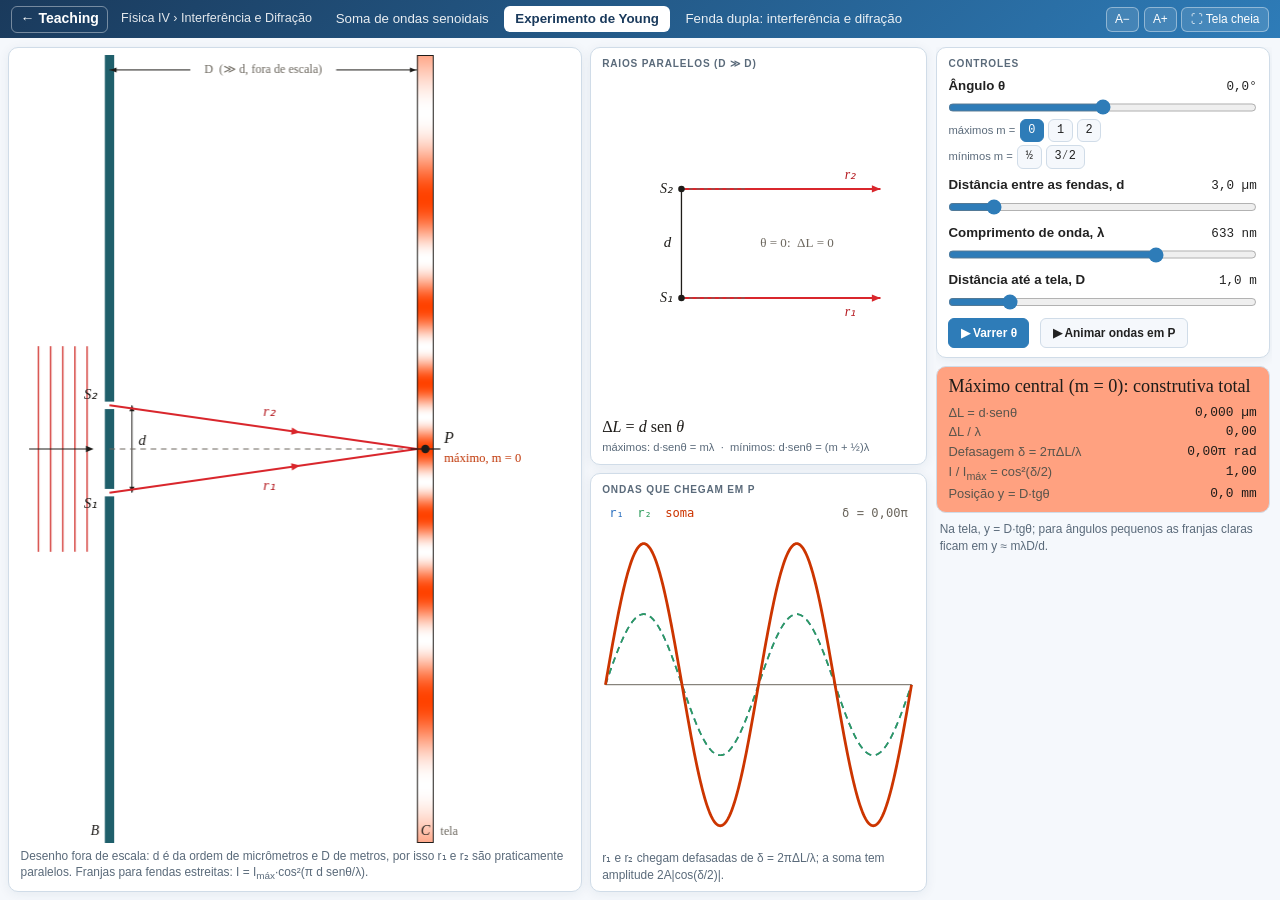
==== teaching/fisica-iv/interferencia-difracao/experimento-de-young.html @ 281db795 "Add Teaching section with Física IV interference and diffraction simulations - Home page: Teaching e" ====
<!DOCTYPE html>
<html lang="pt-BR">
<head>
  <meta charset="UTF-8" />
  <meta name="viewport" content="width=device-width, initial-scale=1.0" />
  <title>Experimento de Young · Física IV · Prof. Alexandre Bonatto</title>
  <meta name="description" content="Simulação do experimento de Young: diferença de caminho ΔL = d·senθ e posição das franjas de interferência." />
  <link rel="stylesheet" href="../../assets/sim.css" />
</head>
<body data-course="fisica-iv" data-topic="interferencia-difracao" data-sim="experimento-de-young">

  <main class="stage three">
    <h1 class="sr-only">Experimento de Young: posição das franjas</h1>

    <section class="view">
      <div class="sheet grow">
        <div class="cv tall"><canvas id="geo" aria-label="Fendas, raios até P e franjas na tela"></canvas></div>
        <p class="note">Desenho fora de escala: d é da ordem de micrômetros e D de metros, por isso r₁ e r₂ são praticamente paralelos. Franjas para fendas estreitas: I = I<sub>máx</sub>·cos²(π d senθ/λ).</p>
      </div>
    </section>

    <section class="col">
      <div class="sheet grow">
        <h2>Raios paralelos (D ≫ d)</h2>
        <div class="cv"><canvas id="zoom" aria-label="Triângulo com d, θ e ΔL"></canvas></div>
        <div class="eqs">
          <span>Δ<span class="v">L</span> = <span class="v">d</span> sen <span class="v">θ</span></span>
          <small>máximos: d·senθ = mλ &nbsp;·&nbsp; mínimos: d·senθ = (m + ½)λ</small>
        </div>
      </div>
      <div class="sheet grow">
        <h2>Ondas que chegam em P</h2>
        <div class="cv wide"><canvas id="waves" aria-label="Ondas de S1 e S2 em P e sua soma"></canvas></div>
        <p class="note">r₁ e r₂ chegam defasadas de δ = 2πΔL/λ; a soma tem amplitude 2A|cos(δ/2)|.</p>
      </div>
    </section>

    <aside class="panel">
      <div class="card">
        <h2>Controles</h2>
        <div class="ctrl">
          <label for="theta"><span>Ângulo θ</span><output id="thetaOut" for="theta">0,0°</output></label>
          <input type="range" id="theta" min="-30" max="30" step="0.1" value="0" />
          <div class="presets" id="maxBtns"><span class="lbl">máximos m =</span></div>
          <div class="presets" id="minBtns"><span class="lbl">mínimos m =</span></div>
        </div>
        <div class="ctrl">
          <label for="d"><span>Distância entre as fendas, d</span><output id="dOut" for="d">3,0 µm</output></label>
          <input type="range" id="d" min="0.5" max="20" step="0.1" value="3" />
        </div>
        <div class="ctrl">
          <label for="lambda"><span>Comprimento de onda, λ</span><output id="lambdaOut" for="lambda">633 nm</output></label>
          <input type="range" id="lambda" min="380" max="750" step="1" value="633" />
        </div>
        <div class="ctrl">
          <label for="D"><span>Distância até a tela, D</span><output id="DOut" for="D">1,0 m</output></label>
          <input type="range" id="D" min="0.1" max="5" step="0.1" value="1" />
        </div>
        <div class="ctrl row">
          <button type="button" class="btn primary" id="play">▶ Varrer θ</button>
          <button type="button" class="btn" id="playWaves">▶ Animar ondas em P</button>
        </div>
      </div>

      <div class="readout" id="readout" aria-live="polite">
        <p class="status" id="status">Máximo central (m = 0)</p>
        <dl>
          <dt>ΔL = d·senθ</dt><dd id="dLOut">0,000 µm</dd>
          <dt>ΔL / λ</dt><dd id="ratioOut">0,00</dd>
          <dt>Defasagem δ = 2πΔL/λ</dt><dd id="deltaOut">0,00π rad</dd>
          <dt>I / I<sub>máx</sub> = cos²(δ/2)</dt><dd id="intOut">1,00</dd>
          <dt>Posição y = D·tgθ</dt><dd id="yOut">0,0 mm</dd>
        </dl>
      </div>

      <p class="note">Na tela, y = D·tgθ; para ângulos pequenos as franjas claras ficam em y ≈ mλD/d.</p>
    </aside>
  </main>

  <script src="../../catalog.js"></script>
  <script src="../../assets/sim.js"></script>
  <script>
  (function () {
    const { fmt, size, watch, line, arrowHead, label, wlToRGB } = Sim;
    // unidades: d em µm, λ em nm, D em m, θ em graus
    const state = { theta: 0, d: 3, lambda: 633, D: 1, playing: false, dir: 1, wavesOn: false, t: 0 };
    const SWEEP = 6, DEG = Math.PI / 180, TMAX = 30;
    const RAY = '#d9262c', RAYT = '#b71f25', GREEN = '#1f8f5f', INK = '#1e1c19', GREY = '#6c675e';
    const $ = id => document.getElementById(id);
    const geo = $('geo'), zoom = $('zoom'), wv = $('waves');
    const lamUm = () => state.lambda / 1000;
    const dL = () => state.d * Math.sin(state.theta * DEG);      // µm
    const q = () => dL() / lamUm();                              // ΔL/λ
    const intensity = () => { const c = Math.cos(Math.PI * q()); return c * c; };

    let col = [255, 0, 0];
    const mixWhite = (v, w) => Math.round(255 + (v - 255) * w);
    const tint = w => `rgb(${mixWhite(col[0], w)},${mixWhite(col[1], w)},${mixWhite(col[2], w)})`;
    const dark = w => `rgb(${Math.round(col[0] * w)},${Math.round(col[1] * w)},${Math.round(col[2] * w)})`;

    // pé da perpendicular do ponto "near" sobre a reta que sai de "far" na direção (dx,dy)
    function footOf(near, far, dx, dy) {
      const L = Math.hypot(dx, dy), ux = dx / L, uy = dy / L, t = (near[0] - far[0]) * ux + (near[1] - far[1]) * uy;
      return [far[0] + t * ux, far[1] + t * uy];
    }
    function classify() {
      const r = q(), m = Math.round(r), mh = Math.floor(r) + 0.5;
      if (Math.abs(r - m) < 0.03) return { kind: 'max', m };
      if (Math.abs(r - mh) < 0.03) return { kind: 'min', m: Math.floor(r) };
      return { kind: 'mid' };
    }

    function drawGeo() {
      const s = size(geo); if (!s) return;
      const { w: W, h: H, k, ctx: c } = s;
      c.clearRect(0, 0, W, H); c.fillStyle = '#fff'; c.fillRect(0, 0, W, H);
      const cy = H / 2, sw = 18 * k, labelSpace = 150 * k;
      const xb = Math.max(0.12 * W, 100 * k);
      const Dpx = Math.max(60, Math.min(0.80 * H, W - xb - sw - labelSpace));
      const xs = xb + Dpx;
      const dpx = H * (0.08 + 0.24 * (state.d - 0.5) / 19.5);
      const S2 = [xb, cy - dpx / 2], S1 = [xb, cy + dpx / 2];
      const th = state.theta * DEG, yP = cy - Dpx * Math.tan(th), P = [xs, yP];

      // onda plana incidente
      for (let i = 0; i < 5; i++) { const x = xb - 76 * k + i * 13 * k; line(c, x, cy - dpx * 0.9 - 26 * k, x, cy + dpx * 0.9 + 26 * k, '#d9534f', 1.7 * k); }
      line(c, xb - 86 * k, cy, xb - 20 * k, cy, INK, 1.3 * k); arrowHead(c, xb - 17 * k, cy, 0, 9 * k, INK);

      // franjas na tela: I(y) = cos²(π d senθ(y)/λ)
      const lam = lamUm();
      for (let y = 0; y < H; y++) {
        const t = Math.atan((cy - y) / Dpx), cc = Math.cos(Math.PI * state.d * Math.sin(t) / lam);
        c.fillStyle = tint(cc * cc); c.fillRect(xs, y, sw, 1);
      }
      c.strokeStyle = INK; c.lineWidth = 1; c.strokeRect(xs + 0.5, 0.5, sw - 1, H - 1);
      label(c, 'C', xs + sw / 2, H - 12 * k, { align: 'center', italic: true, size: 15 * k });
      label(c, 'tela', xs + sw + 7 * k, H - 12 * k, { color: GREY, size: 13 * k });

      // anteparo com as duas fendas
      const bw = 10 * k, gap = 8 * k;
      c.fillStyle = '#1f5f6b';
      c.fillRect(xb - bw / 2, 0, bw, S2[1] - gap / 2);
      c.fillRect(xb - bw / 2, S2[1] + gap / 2, bw, S1[1] - S2[1] - gap);
      c.fillRect(xb - bw / 2, S1[1] + gap / 2, bw, H - S1[1] - gap / 2);
      label(c, 'B', xb - bw / 2 - 6 * k, H - 12 * k, { align: 'right', italic: true, size: 15 * k });
      label(c, 'S₂', xb - 13 * k, S2[1] - 11 * k, { align: 'right', italic: true, size: 16 * k });
      label(c, 'S₁', xb - 13 * k, S1[1] + 12 * k, { align: 'right', italic: true, size: 16 * k });
      // cota d
      const xd = xb + 24 * k;
      line(c, xd, S2[1], xd, S1[1], INK, 1); arrowHead(c, xd, S2[1], -Math.PI / 2, 7 * k, INK); arrowHead(c, xd, S1[1], Math.PI / 2, 7 * k, INK);
      label(c, 'd', xd + 7 * k, cy - 9 * k, { italic: true, size: 16 * k });
      // cota D no topo
      const yD = 16 * k;
      line(c, xb, yD, xs, yD, INK, 1); arrowHead(c, xb + 1, yD, Math.PI, 7 * k, INK); arrowHead(c, xs - 1, yD, 0, 7 * k, INK);
      c.fillStyle = '#fff'; c.fillRect((xb + xs) / 2 - 78 * k, yD - 9 * k, 156 * k, 18 * k);
      label(c, 'D  (≫ d, fora de escala)', (xb + xs) / 2, yD, { align: 'center', size: 13 * k, color: GREY });

      // eixo central tracejado e arco de θ
      line(c, xb, cy, xs, cy, GREY, 1, [6 * k, 5 * k]);
      const arcR = Math.min(80 * k, Dpx * 0.3);
      c.save(); c.strokeStyle = INK; c.lineWidth = 1.3 * k; c.beginPath();
      if (th >= 0) c.arc(xb, cy, arcR, -th, 0); else c.arc(xb, cy, arcR, 0, -th); c.stroke(); c.restore();
      if (Math.abs(th) > 1.5 * DEG) label(c, 'θ', xb + arcR + 9 * k, cy - Math.sin(th / 2) * (arcR + 4 * k), { italic: true, size: 17 * k });

      // raios r1 (de S1) e r2 (de S2) até P
      line(c, S1[0], S1[1], P[0], P[1], RAY, 2.2 * k); line(c, S2[0], S2[1], P[0], P[1], RAY, 2.2 * k);
      const a1 = Math.atan2(P[1] - S1[1], P[0] - S1[0]), a2 = Math.atan2(P[1] - S2[1], P[0] - S2[0]);
      arrowHead(c, S1[0] + (P[0] - S1[0]) * 0.62, S1[1] + (P[1] - S1[1]) * 0.62, a1, 10 * k, RAY);
      arrowHead(c, S2[0] + (P[0] - S2[0]) * 0.62, S2[1] + (P[1] - S2[1]) * 0.62, a2, 10 * k, RAY);
      label(c, 'r₁', S1[0] + (P[0] - S1[0]) * 0.5, S1[1] + (P[1] - S1[1]) * 0.5 + 16 * k, { italic: true, size: 16 * k, color: RAYT });
      label(c, 'r₂', S2[0] + (P[0] - S2[0]) * 0.5, S2[1] + (P[1] - S2[1]) * 0.5 - 16 * k, { italic: true, size: 16 * k, color: RAYT });

      // ΔL: perpendicular da fenda mais próxima de P sobre o raio da fenda mais distante
      if (Math.abs(th) > 0.3 * DEG) {
        const near = th >= 0 ? S2 : S1, far = th >= 0 ? S1 : S2;
        const b = footOf(near, far, P[0] - far[0], P[1] - far[1]);
        line(c, near[0], near[1], b[0], b[1], GREY, 1, [3 * k, 3 * k]);
        line(c, far[0], far[1], b[0], b[1], GREEN, 5 * k);
        const L = Math.hypot(P[0] - far[0], P[1] - far[1]), ux = (P[0] - far[0]) / L, uy = (P[1] - far[1]) / L;
        const sz = 8 * k, nx = th >= 0 ? -uy : uy, ny = th >= 0 ? ux : -ux;
        c.save(); c.strokeStyle = GREY; c.lineWidth = 1; c.beginPath();
        c.moveTo(b[0] - ux * sz, b[1] - uy * sz); c.lineTo(b[0] - ux * sz + nx * sz, b[1] - uy * sz + ny * sz); c.lineTo(b[0] + nx * sz, b[1] + ny * sz); c.stroke(); c.restore();
        label(c, 'b', b[0] + 9 * k, b[1] + (th >= 0 ? -10 : 12) * k, { italic: true, size: 15 * k });
        label(c, 'ΔL', (far[0] + b[0]) / 2 + 7 * k, (far[1] + b[1]) / 2 + (th >= 0 ? 22 : -22) * k, { italic: true, size: 16 * k, color: GREEN, align: 'center' });
      }

      // ponto P e tipo de franja
      c.fillStyle = INK; c.beginPath(); c.arc(P[0] + sw / 2, P[1], 4.5 * k, 0, 2 * Math.PI); c.fill();
      line(c, P[0] - 7 * k, P[1], P[0] + sw + 7 * k, P[1], INK, 1.3 * k);
      label(c, 'P', P[0] + sw + 11 * k, P[1] - 11 * k, { italic: true, size: 17 * k });
      const kd = classify();
      const txt = kd.kind === 'max' ? `máximo, m = ${kd.m}` : kd.kind === 'min' ? `mínimo, ΔL = ${fmt(kd.m + 0.5, 1)}λ` : `I/Imáx = ${fmt(intensity(), 2)}`;
      label(c, txt, P[0] + sw + 11 * k, P[1] + 10 * k, { size: 13.5 * k, color: kd.kind === 'max' ? dark(0.75) : kd.kind === 'min' ? INK : GREY });
      // cota y, na margem direita
      if (Math.abs(yP - cy) > 14 * k) {
        const xy = Math.min(W - 16 * k, xs + sw + labelSpace - 18 * k);
        line(c, xy, cy, xy, yP, GREY, 1); arrowHead(c, xy, yP, yP < cy ? -Math.PI / 2 : Math.PI / 2, 7 * k, GREY);
        line(c, xs + sw, cy, xy + 5 * k, cy, GREY, 1, [2 * k, 3 * k]);
        label(c, 'y', xy - 12 * k, (cy + yP) / 2 + (yP < cy ? 14 : -14) * k, { italic: true, size: 16 * k, color: GREY });
      }
    }

    function drawZoom() {
      const s = size(zoom); if (!s) return;
      const { w: W, h: H, k, ctx: c } = s;
      c.clearRect(0, 0, W, H); c.fillStyle = '#fff'; c.fillRect(0, 0, W, H);
      const th = state.theta * DEG, dpx = Math.min(H * 0.5, W * 0.34), x0 = W * 0.26, cy = H / 2;
      const S2 = [x0, cy - dpx / 2], S1 = [x0, cy + dpx / 2];
      const ux = Math.cos(th), uy = -Math.sin(th), L = W * 0.62;
      line(c, S1[0], S1[1], S1[0] + ux * L, S1[1] + uy * L, RAY, 2.2 * k); line(c, S2[0], S2[1], S2[0] + ux * L, S2[1] + uy * L, RAY, 2.2 * k);
      arrowHead(c, S1[0] + ux * L, S1[1] + uy * L, -th, 10 * k, RAY); arrowHead(c, S2[0] + ux * L, S2[1] + uy * L, -th, 10 * k, RAY);
      label(c, 'r₁', S1[0] + ux * L * 0.82, S1[1] + uy * L * 0.82 + 15 * k, { italic: true, size: 15 * k, color: RAYT });
      label(c, 'r₂', S2[0] + ux * L * 0.82, S2[1] + uy * L * 0.82 - 15 * k, { italic: true, size: 15 * k, color: RAYT });
      line(c, S1[0], S1[1], S1[0] + 70 * k, S1[1], GREY, 1, [4 * k, 4 * k]); line(c, S2[0], S2[1], S2[0] + 70 * k, S2[1], GREY, 1, [4 * k, 4 * k]);
      line(c, S1[0], S1[1], S2[0], S2[1], INK, 1.4 * k);
      c.fillStyle = INK; [S1, S2].forEach(p => { c.beginPath(); c.arc(p[0], p[1], 3.5 * k, 0, 2 * Math.PI); c.fill(); });
      label(c, 'S₂', S2[0] - 9 * k, S2[1], { align: 'right', italic: true, size: 15 * k });
      label(c, 'S₁', S1[0] - 9 * k, S1[1], { align: 'right', italic: true, size: 15 * k });
      label(c, 'd', S1[0] - 11 * k, cy, { align: 'right', italic: true, size: 16 * k });
      c.save(); c.strokeStyle = INK; c.lineWidth = 1;
      [S1, S2].forEach(p => { c.beginPath(); if (th >= 0) c.arc(p[0], p[1], 26 * k, -th, 0); else c.arc(p[0], p[1], 26 * k, 0, -th); c.stroke(); });
      c.restore();
      if (Math.abs(th) > 2 * DEG) label(c, 'θ', S1[0] + 34 * k, S1[1] - Math.sin(th / 2) * 30 * k, { italic: true, size: 15 * k });
      if (Math.abs(th) > 0.3 * DEG) {
        const near = th >= 0 ? S2 : S1, far = th >= 0 ? S1 : S2, b = footOf(near, far, ux, uy);
        line(c, near[0], near[1], b[0], b[1], GREY, 1, [3 * k, 3 * k]);
        line(c, far[0], far[1], b[0], b[1], GREEN, 4.5 * k);
        const sz = 7 * k, nx = th >= 0 ? -uy : uy, ny = th >= 0 ? ux : -ux;
        c.save(); c.strokeStyle = GREY; c.lineWidth = 1; c.beginPath();
        c.moveTo(b[0] - ux * sz, b[1] - uy * sz); c.lineTo(b[0] - ux * sz + nx * sz, b[1] - uy * sz + ny * sz); c.lineTo(b[0] + nx * sz, b[1] + ny * sz); c.stroke(); c.restore();
        label(c, 'ΔL = d senθ', (far[0] + b[0]) / 2 + 5 * k, (far[1] + b[1]) / 2 + (th >= 0 ? 19 : -19) * k, { italic: true, size: 15 * k, color: GREEN });
      } else label(c, 'θ = 0:  ΔL = 0', W * 0.62, cy, { size: 14 * k, color: GREY, align: 'center' });
    }

    function drawWaves() {
      const s = size(wv); if (!s) return;
      const { w: W, h: H, k, ctx: c } = s;
      c.clearRect(0, 0, W, H); c.fillStyle = '#fff'; c.fillRect(0, 0, W, H);
      const ml = 8 * k, top = 24 * k, cy = top + (H - top) / 2, amp = (H - top) * 0.22, X = 4 * Math.PI, delta = 2 * Math.PI * q(), t = state.t;
      const xs = x => ml + x / X * (W - 2 * ml), ys = y => cy - y * amp;
      line(c, ml, cy, W - ml, cy, GREY, 1);
      const curve = (fn, color, wd, dash) => { c.save(); c.strokeStyle = color; c.lineWidth = wd; c.setLineDash(dash || []); c.lineJoin = 'round'; c.beginPath();
        for (let i = 0; i <= 400; i++) { const x = i / 400 * X, px = xs(x), py = ys(fn(x)); i ? c.lineTo(px, py) : c.moveTo(px, py); } c.stroke(); c.restore(); };
      curve(x => Math.sin(x - t), '#2a6fbf', 1.8 * k, [7 * k, 5 * k]);
      curve(x => Math.sin(x - t + delta), '#2f9c5c', 1.8 * k, [7 * k, 5 * k]);
      curve(x => Math.sin(x - t) + Math.sin(x - t + delta), dark(0.8), 3 * k);
      const fs = 13 * k;
      label(c, 'r₁', ml + 4 * k, 6 * k, { size: fs, color: '#2a6fbf', mono: true, base: 'top' });
      label(c, 'r₂', ml + 34 * k, 6 * k, { size: fs, color: '#2f9c5c', mono: true, base: 'top' });
      label(c, 'soma', ml + 64 * k, 6 * k, { size: fs, color: dark(0.8), mono: true, base: 'top' });
      label(c, 'δ = ' + fmt(delta / Math.PI, 2) + 'π', W - ml - 4 * k, 6 * k, { size: fs, color: GREY, mono: true, base: 'top', align: 'right' });
    }

    function updateText() {
      const r = q(), kd = classify(), I = intensity();
      $('status').textContent = kd.kind === 'max'
        ? (kd.m === 0 ? 'Máximo central (m = 0): construtiva total' : `Máximo de ordem m = ${kd.m}: construtiva total`)
        : kd.kind === 'min' ? `Mínimo (ΔL = ${fmt(kd.m + 0.5, 1)}λ): destrutiva total` : 'Interferência parcial';
      $('dLOut').textContent = fmt(dL(), 3) + ' µm';
      $('ratioOut').textContent = fmt(r, 2);
      $('deltaOut').textContent = fmt(2 * r, 2) + 'π rad';
      $('intOut').textContent = fmt(I, 2);
      $('yOut').textContent = fmt(state.D * Math.tan(state.theta * DEG) * 1000, 1) + ' mm';
      $('readout').style.background = tint(0.5 * I);
      $('thetaOut').textContent = fmt(state.theta, 1) + '°';
      $('dOut').textContent = fmt(state.d, 1) + ' µm';
      $('lambdaOut').textContent = state.lambda + ' nm';
      $('DOut').textContent = fmt(state.D, 1) + ' m';
      // botões dos máximos e mínimos alcançáveis dentro de ±30°
      const lam = lamUm(), smax = Math.sin(TMAX * DEG);
      const build = (box, half) => {
        box.querySelectorAll('button').forEach(b => b.remove());
        for (let m = 0; m < 8; m++) {
          const sn = (m + (half ? 0.5 : 0)) * lam / state.d; if (sn > smax) break;
          const b = document.createElement('button'); b.type = 'button';
          b.textContent = half ? (m === 0 ? '½' : `${2 * m + 1}⁄2`) : String(m);
          const thm = Math.asin(sn) / DEG; b.dataset.theta = thm.toFixed(1);
          b.setAttribute('aria-pressed', String(Math.abs(Math.abs(state.theta) - thm) < 0.06));
          box.appendChild(b);
        }
      };
      build($('maxBtns'), false); build($('minBtns'), true);
    }
    const render = () => { drawGeo(); drawZoom(); drawWaves(); };
    const update = () => { updateText(); render(); };

    const setLambda = v => { state.lambda = v; col = wlToRGB(v); };
    $('theta').addEventListener('input', e => { state.theta = +e.target.value; update(); });
    $('d').addEventListener('input', e => { state.d = +e.target.value; update(); });
    $('lambda').addEventListener('input', e => { setLambda(+e.target.value); update(); });
    $('D').addEventListener('input', e => { state.D = +e.target.value; update(); });
    const snap = e => { const b = e.target.closest('button[data-theta]'); if (!b) return;
      state.theta = (state.theta < 0 ? -1 : 1) * (+b.dataset.theta); $('theta').value = state.theta; update(); };
    $('maxBtns').addEventListener('click', snap); $('minBtns').addEventListener('click', snap);

    let last = null, running = false;
    function loop(ts) {
      if (!state.playing && !state.wavesOn) { running = false; return; }
      const dt = last != null ? Math.min(0.05, (ts - last) / 1000) : 0; last = ts;
      if (state.wavesOn) state.t += 2.5 * dt;
      if (state.playing) {
        let v = state.theta + state.dir * SWEEP * dt;
        if (v >= TMAX) { v = TMAX; state.dir = -1; } else if (v <= -TMAX) { v = -TMAX; state.dir = 1; }
        state.theta = Math.round(v * 10) / 10; $('theta').value = state.theta; update();
      } else drawWaves();
      requestAnimationFrame(loop);
    }
    const start = () => { if (!running) { running = true; last = null; requestAnimationFrame(loop); } };
    $('play').addEventListener('click', () => { state.playing = !state.playing; $('play').textContent = state.playing ? '❚❚ Pausar θ' : '▶ Varrer θ'; if (state.playing) start(); });
    $('playWaves').addEventListener('click', () => { state.wavesOn = !state.wavesOn; $('playWaves').textContent = state.wavesOn ? '❚❚ Parar ondas' : '▶ Animar ondas em P'; if (state.wavesOn) start(); });

    setLambda(state.lambda); watch(render); update();
  })();
  </script>
</body>
</html>
---- teaching/assets/sim.css ----
/* Moldura de tela cheia das simulações de ensino.
   Paleta e fontes herdadas de /styles.css; tudo em rem para o texto crescer com a tela (TV 1080p em sala). */
*, *::before, *::after { box-sizing: border-box; }

:root {
  --primary: #1a3a5c; --accent: #2e7cb8; --light-bg: #f5f8fc; --card-bg: #ffffff;
  --text: #222222; --muted: #5a6a7a; --border: #d0dce8;
  --hot: #c6302a; --green: #1f8f5f; --w1: #2a6fbf; --w2: #2f9c5c;
  --ui: 'Segoe UI', Tahoma, Geneva, Verdana, sans-serif;
  --math: "STIX Two Text", "Cambria Math", "Times New Roman", Times, serif;
  --mono: ui-monospace, "SF Mono", Menlo, Consolas, "Liberation Mono", monospace;
  --fs: clamp(14px, 0.55vw + 0.5vh + 2px, 21px);   /* ~18px em 1920x1080 */
  --panel-w: clamp(300px, 24rem, 32vw);
  color-scheme: light;
}

html { font-size: calc(var(--fs) * var(--zoom, 1)); height: 100%; }
body {
  margin: 0; height: 100%; display: flex; flex-direction: column; overflow: hidden;
  background: var(--light-bg); color: var(--text); font-family: var(--ui); line-height: 1.4;
}
.sr-only { position: absolute; width: 1px; height: 1px; overflow: hidden; clip: rect(0 0 0 0); white-space: nowrap; }

/* ── Barra superior ── */
.topbar {
  flex: none; display: flex; align-items: center; gap: .9rem; padding: .4rem .8rem; min-width: 0;
  background: linear-gradient(135deg, var(--primary) 0%, var(--accent) 100%); color: #fff;
}
.topbar a { color: #fff; text-decoration: none; }
.topbar .back { font-weight: 600; white-space: nowrap; padding: .2rem .6rem; border-radius: 6px; border: 1px solid rgba(255,255,255,.4); }
.topbar .back:hover { background: rgba(255,255,255,.16); }
.topbar .crumb { opacity: .88; font-size: .9rem; white-space: nowrap; }
.tabs { display: flex; gap: .3rem; flex: 1; min-width: 0; overflow-x: auto; }
.tabs a { padding: .28rem .8rem; border-radius: 6px; white-space: nowrap; font-size: .95rem; opacity: .9; }
.tabs a:hover { background: rgba(255,255,255,.16); opacity: 1; }
.tabs a[aria-current="page"] { background: #fff; color: var(--primary); font-weight: 600; opacity: 1; }
.tools { display: flex; gap: .3rem; flex: none; }
.tools button {
  font: inherit; font-size: .85rem; color: #fff; cursor: pointer; white-space: nowrap;
  background: rgba(255,255,255,.12); border: 1px solid rgba(255,255,255,.4); border-radius: 6px; padding: .22rem .6rem;
}
.tools button:hover { background: rgba(255,255,255,.26); }
.topbar a:focus-visible, .tools button:focus-visible { outline: 2px solid #fff; outline-offset: 2px; }

/* ── Palco: desenho(s) à esquerda, painel de controles à direita ── */
.stage { flex: 1; min-height: 0; display: grid; grid-template-columns: minmax(0, 1fr) var(--panel-w); gap: .6rem; padding: .6rem; }
.stage.three { grid-template-columns: minmax(0, 1.7fr) minmax(0, 1fr) var(--panel-w); }
.view, .col { min-width: 0; min-height: 0; display: flex; flex-direction: column; gap: .6rem; }
.sheet {
  background: #fff; color: #1e1c19; border: 1px solid var(--border); border-radius: 10px; padding: .5rem;
  min-width: 0; min-height: 0; display: flex; flex-direction: column; gap: .35rem;
  box-shadow: 0 2px 12px rgba(26, 58, 92, 0.07);
}
.sheet.grow { flex: 1; }
.cv { position: relative; flex: 1; min-width: 0; min-height: 0; }
.cv canvas { position: absolute; inset: 0; width: 100%; height: 100%; display: block; }
.cv.square { flex: none; width: 11rem; aspect-ratio: 1; }
.panel { min-width: 0; min-height: 0; overflow-y: auto; display: flex; flex-direction: column; gap: .6rem; padding-right: 2px; }
.card {
  background: var(--card-bg); border: 1px solid var(--border); border-radius: 10px; padding: .65rem .85rem;
  box-shadow: 0 2px 12px rgba(26, 58, 92, 0.07);
}
.card h2, .sheet h2 { font-size: .72rem; font-weight: 600; letter-spacing: .08em; text-transform: uppercase; color: var(--muted); margin: 0 0 .4rem; }
.sheet h2 { margin: .15rem .3rem 0; }

/* ── Controles ── */
.ctrl { display: grid; gap: .18rem; margin-bottom: .55rem; }
.ctrl:last-child { margin-bottom: 0; }
.ctrl label { display: flex; justify-content: space-between; align-items: baseline; gap: .6rem; font-weight: 600; font-size: .95rem; }
.ctrl output { font-family: var(--mono); font-size: .9rem; font-weight: 400; font-variant-numeric: tabular-nums; white-space: nowrap; }
input[type=range] { width: 100%; accent-color: var(--accent); margin: 0; height: 1.25rem; }
input[type=number] { font: inherit; font-family: var(--mono); font-size: .9rem; width: 6.5em; padding: .12rem .35rem; border: 1px solid var(--border); border-radius: 6px; background: #fff; color: var(--text); }
.presets { display: flex; flex-wrap: wrap; gap: .3rem; align-items: center; }
.presets .lbl { font-size: .8rem; color: var(--muted); }
.presets button, .btn {
  font: inherit; font-family: var(--mono); font-size: .85rem; padding: .18rem .55rem; border-radius: 6px; cursor: pointer;
  border: 1px solid var(--border); background: var(--light-bg); color: var(--text);
}
.presets button[aria-pressed="true"] { background: var(--accent); border-color: var(--accent); color: #fff; }
.btn { font-family: var(--ui); font-weight: 600; padding: .38rem .8rem; }
.btn.primary { background: var(--accent); border-color: var(--accent); color: #fff; }
.row { display: flex; flex-wrap: wrap; gap: .4rem .8rem; align-items: center; }
.check, .ctrl label.check { display: flex; align-items: center; justify-content: flex-start; gap: .45rem; font-weight: 600; font-size: .95rem; }
.check input { accent-color: var(--accent); width: 1rem; height: 1rem; margin: 0; flex: none; }
.warn { font-size: .8rem; color: var(--hot); }
.note { margin: 0; font-size: .85rem; color: var(--muted); padding: 0 .3rem; }
button:focus-visible, input:focus-visible { outline: 2px solid var(--accent); outline-offset: 2px; }

/* ── Legenda e leituras ── */
.legend { display: flex; flex-wrap: wrap; gap: .3rem 1.2rem; font-size: .92rem; color: var(--muted); padding: .1rem .3rem; }
.legend span { display: inline-flex; align-items: center; gap: .4rem; }
.legend i { display: inline-block; width: 1.6rem; height: 0; border-top: 3px solid currentColor; }
.legend .dash i { border-top-style: dashed; border-top-width: 2px; }
.legend .l1 { color: var(--w1); } .legend .l2 { color: var(--w2); } .legend .ls { color: var(--hot); }

.readout { border: 1px solid var(--border); border-radius: 10px; padding: .65rem .85rem; background: #fff; color: #1e1c19; transition: background .2s; }
.readout .status { font-family: var(--math); font-size: 1.3rem; line-height: 1.2; margin: 0 0 .4rem; }
.readout dl { display: grid; grid-template-columns: auto 1fr; gap: .12rem .8rem; margin: 0; font-size: .92rem; }
.readout dt { color: #5a554c; }
.readout dd { margin: 0; font-family: var(--mono); font-variant-numeric: tabular-nums; text-align: right; white-space: nowrap; }
.swatch { display: flex; align-items: center; gap: .5rem; font-size: .78rem; color: #5a554c; margin-top: .5rem; }
.swatch .bar { flex: 1; height: .5rem; border-radius: 4px; background: linear-gradient(90deg, #fff, #ffb0a8); border: 1px solid #e6ddd6; }

/* ── Fórmulas em HTML ── */
.eq { display: inline-flex; align-items: center; gap: .55rem; font-family: var(--math); font-size: 1.45rem; white-space: nowrap; }
.eq .v { font-style: italic; }
.eq sup { font-size: .6em; vertical-align: .6em; line-height: 0; }
.eq sub { font-size: .6em; vertical-align: -.3em; line-height: 0; }
.eq .paren { font-size: 1.9em; font-weight: 300; line-height: 1; transform: translateY(-.04em); }
.frac { display: inline-flex; flex-direction: column; align-items: center; line-height: 1.15; font-size: .92em; }
.frac .num { border-bottom: 1.2px solid currentColor; padding: 0 .3em .05em; }
.frac .den { padding-top: .05em; }
.factor { display: inline-flex; flex-direction: column; align-items: center; gap: .1rem; }
.factor .f { display: inline-flex; align-items: center; gap: .1rem; }
.factor .cap { font-family: var(--ui); font-size: .62rem; letter-spacing: .08em; text-transform: uppercase; font-weight: 600; }
.factor.inter .cap { color: var(--w1); }
.factor.diff .cap { color: #5a554c; }
.eqs { font-family: var(--math); font-size: 1.15rem; display: grid; gap: .1rem; padding: 0 .3rem .1rem; }
.eqs .v { font-style: italic; }
.eqs small { font-family: var(--ui); font-size: .8rem; color: var(--muted); }

/* ── Telas estreitas (celular): empilha e deixa a página rolar ── */
@media (max-width: 900px), (max-height: 460px) {
  html, body { height: auto; }
  body { overflow: auto; }
  .topbar { flex-wrap: wrap; }
  .tabs { flex-basis: 100%; order: 3; }
  .stage, .stage.three { display: flex; flex-direction: column; }
  .cv { flex: none; aspect-ratio: 16 / 10; }
  .cv.tall { aspect-ratio: 4 / 3.4; }
  .cv.wide { aspect-ratio: 3 / 1; }
  .cv.square { aspect-ratio: 1; }
  .panel { overflow: visible; }
  .eq { font-size: 1.15rem; }
}
@media (prefers-reduced-motion: reduce) { .readout { transition: none; } }
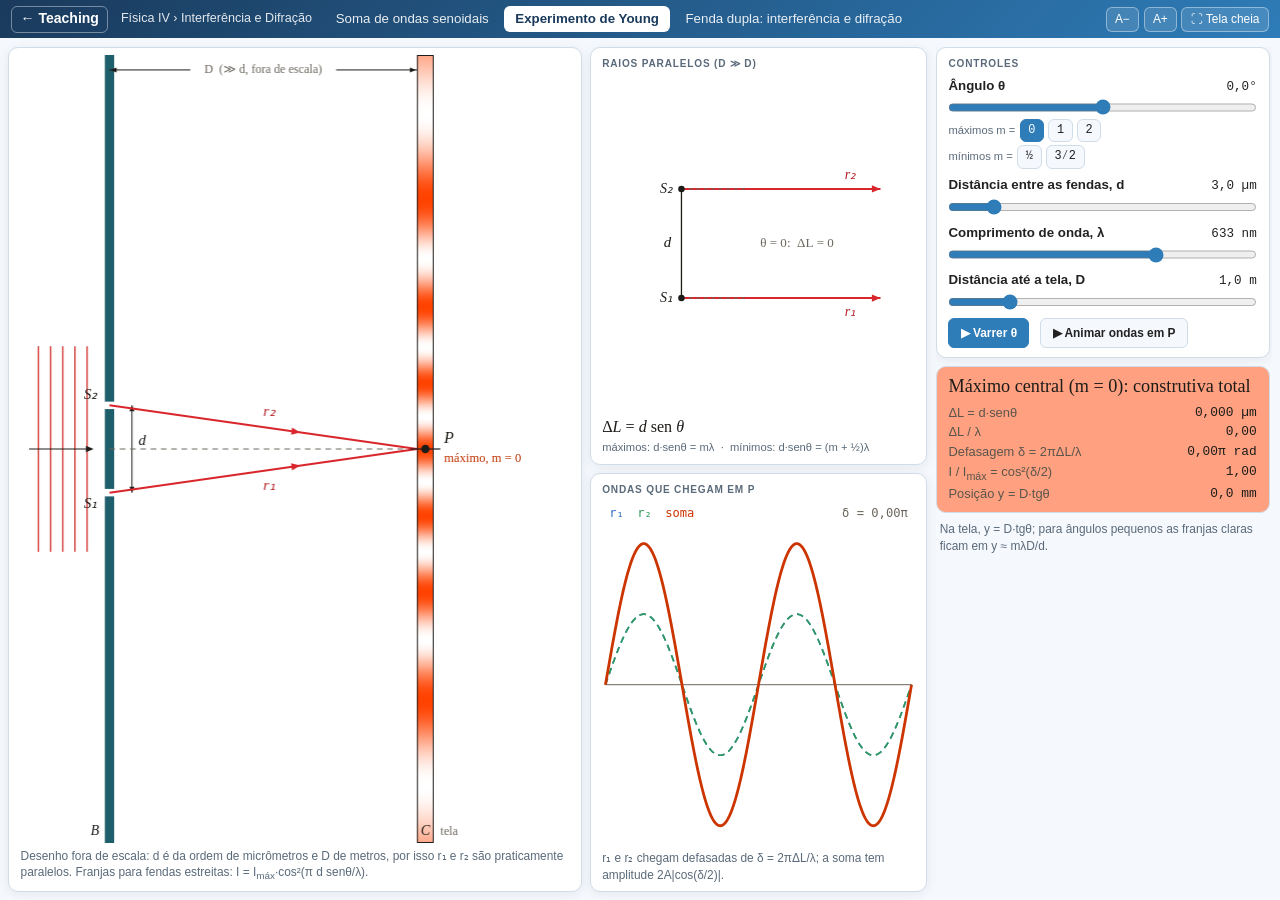
==== commit c6a93e57: "Add multiple-slit simulation under a new Redes de Difração topic - New page teaching/fisica-iv/redes" ====
--- a/teaching/fisica-iv/interferencia-difracao/experimento-de-young.html
+++ b/teaching/fisica-iv/interferencia-difracao/experimento-de-young.html
@@ -5,7 +5,7 @@
   <meta name="viewport" content="width=device-width, initial-scale=1.0" />
   <title>Experimento de Young · Física IV · Prof. Alexandre Bonatto</title>
   <meta name="description" content="Simulação do experimento de Young: diferença de caminho ΔL = d·senθ e posição das franjas de interferência." />
-  <link rel="stylesheet" href="../../assets/sim.css" />
+  <link rel="stylesheet" href="../../assets/sim.css?v=202611111034" />
 </head>
 <body data-course="fisica-iv" data-topic="interferencia-difracao" data-sim="experimento-de-young">
 
@@ -77,8 +77,8 @@
     </aside>
   </main>
 
-  <script src="../../catalog.js"></script>
-  <script src="../../assets/sim.js"></script>
+  <script src="../../catalog.js?v=202611111034"></script>
+  <script src="../../assets/sim.js?v=202611111034"></script>
   <script>
   (function () {
     const { fmt, size, watch, line, arrowHead, label, wlToRGB } = Sim;
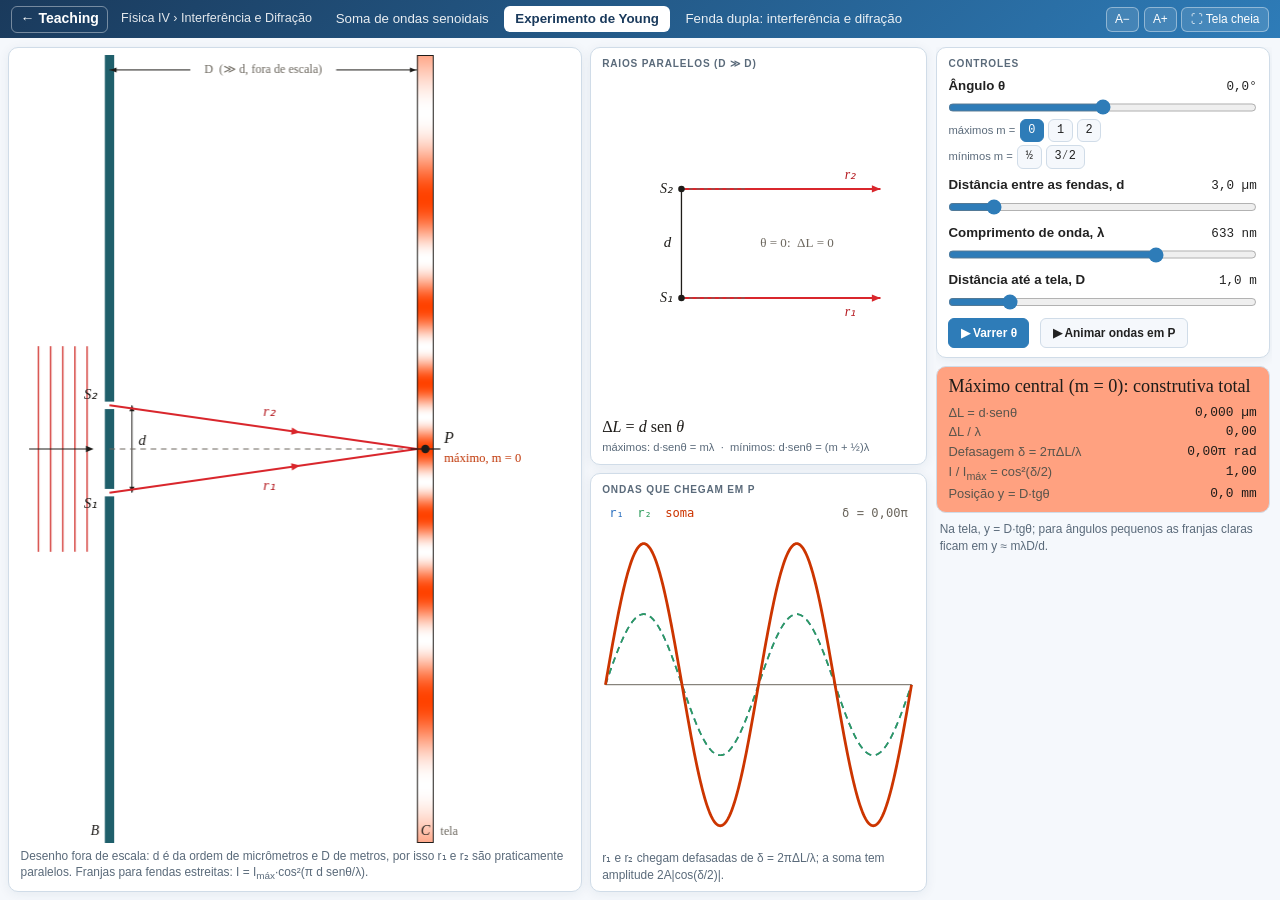
==== commit daeac1ac: "Add grating simulations: width of principal maxima, dispersion and resolving power - largura-dos-max" ====
--- a/teaching/fisica-iv/interferencia-difracao/experimento-de-young.html
+++ b/teaching/fisica-iv/interferencia-difracao/experimento-de-young.html
@@ -5,7 +5,7 @@
   <meta name="viewport" content="width=device-width, initial-scale=1.0" />
   <title>Experimento de Young · Física IV · Prof. Alexandre Bonatto</title>
   <meta name="description" content="Simulação do experimento de Young: diferença de caminho ΔL = d·senθ e posição das franjas de interferência." />
-  <link rel="stylesheet" href="../../assets/sim.css?v=202611111034" />
+  <link rel="stylesheet" href="../../assets/sim.css?v=202611111054" />
 </head>
 <body data-course="fisica-iv" data-topic="interferencia-difracao" data-sim="experimento-de-young">
 
@@ -77,8 +77,8 @@
     </aside>
   </main>
 
-  <script src="../../catalog.js?v=202611111034"></script>
-  <script src="../../assets/sim.js?v=202611111034"></script>
+  <script src="../../catalog.js?v=202611111054"></script>
+  <script src="../../assets/sim.js?v=202611111054"></script>
   <script>
   (function () {
     const { fmt, size, watch, line, arrowHead, label, wlToRGB } = Sim;
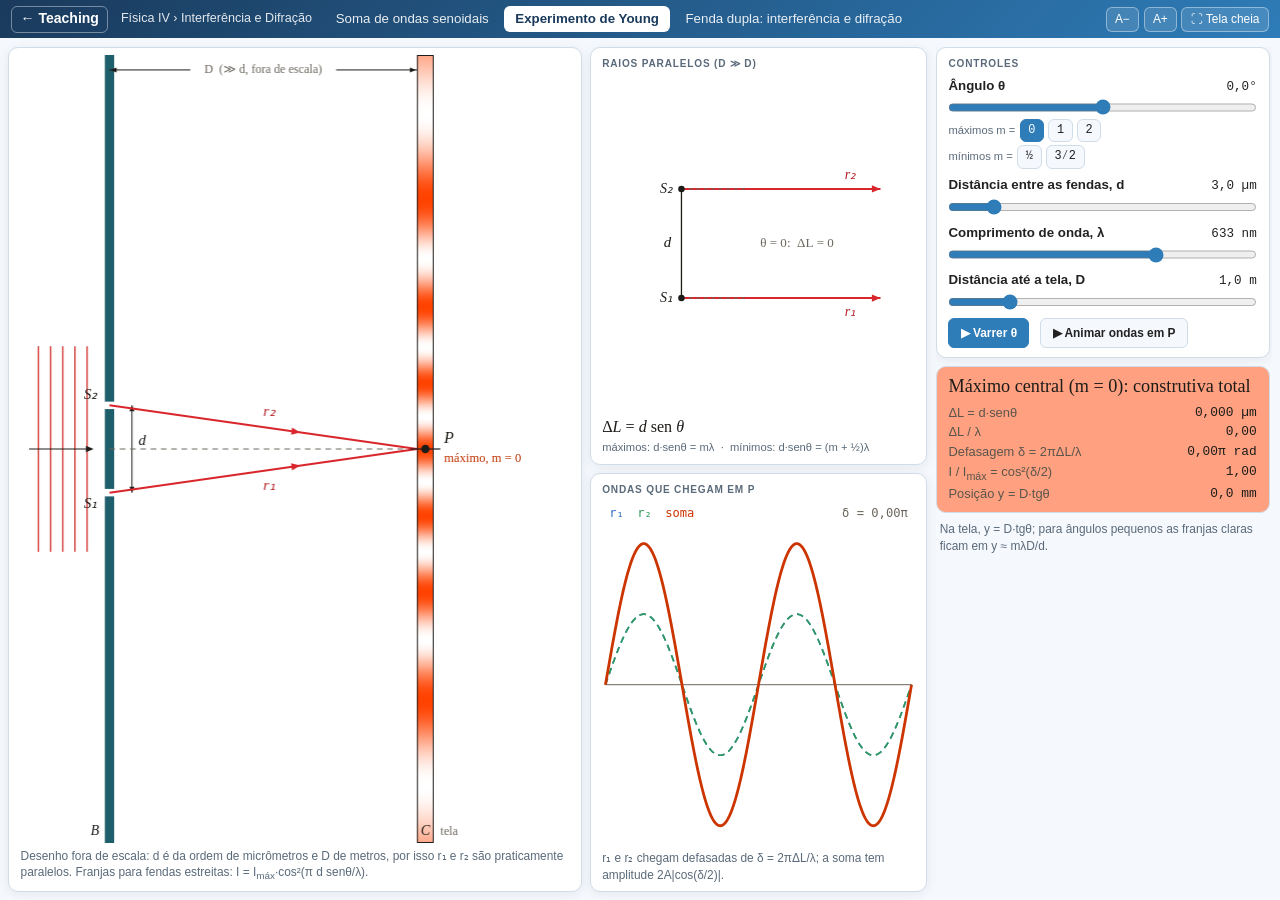
==== commit cae8e25e: "Add Relatividade topic with the light-clock simulation New Física IV topic in teaching/catalog.js. T" ====
--- a/teaching/fisica-iv/interferencia-difracao/experimento-de-young.html
+++ b/teaching/fisica-iv/interferencia-difracao/experimento-de-young.html
@@ -5,7 +5,7 @@
   <meta name="viewport" content="width=device-width, initial-scale=1.0" />
   <title>Experimento de Young · Física IV · Prof. Alexandre Bonatto</title>
   <meta name="description" content="Simulação do experimento de Young: diferença de caminho ΔL = d·senθ e posição das franjas de interferência." />
-  <link rel="stylesheet" href="../../assets/sim.css?v=202611111054" />
+  <link rel="stylesheet" href="../../assets/sim.css?v=202611240805" />
 </head>
 <body data-course="fisica-iv" data-topic="interferencia-difracao" data-sim="experimento-de-young">
 
@@ -77,8 +77,8 @@
     </aside>
   </main>
 
-  <script src="../../catalog.js?v=202611111054"></script>
-  <script src="../../assets/sim.js?v=202611111054"></script>
+  <script src="../../catalog.js?v=202611240805"></script>
+  <script src="../../assets/sim.js?v=202611240805"></script>
   <script>
   (function () {
     const { fmt, size, watch, line, arrowHead, label, wlToRGB } = Sim;
